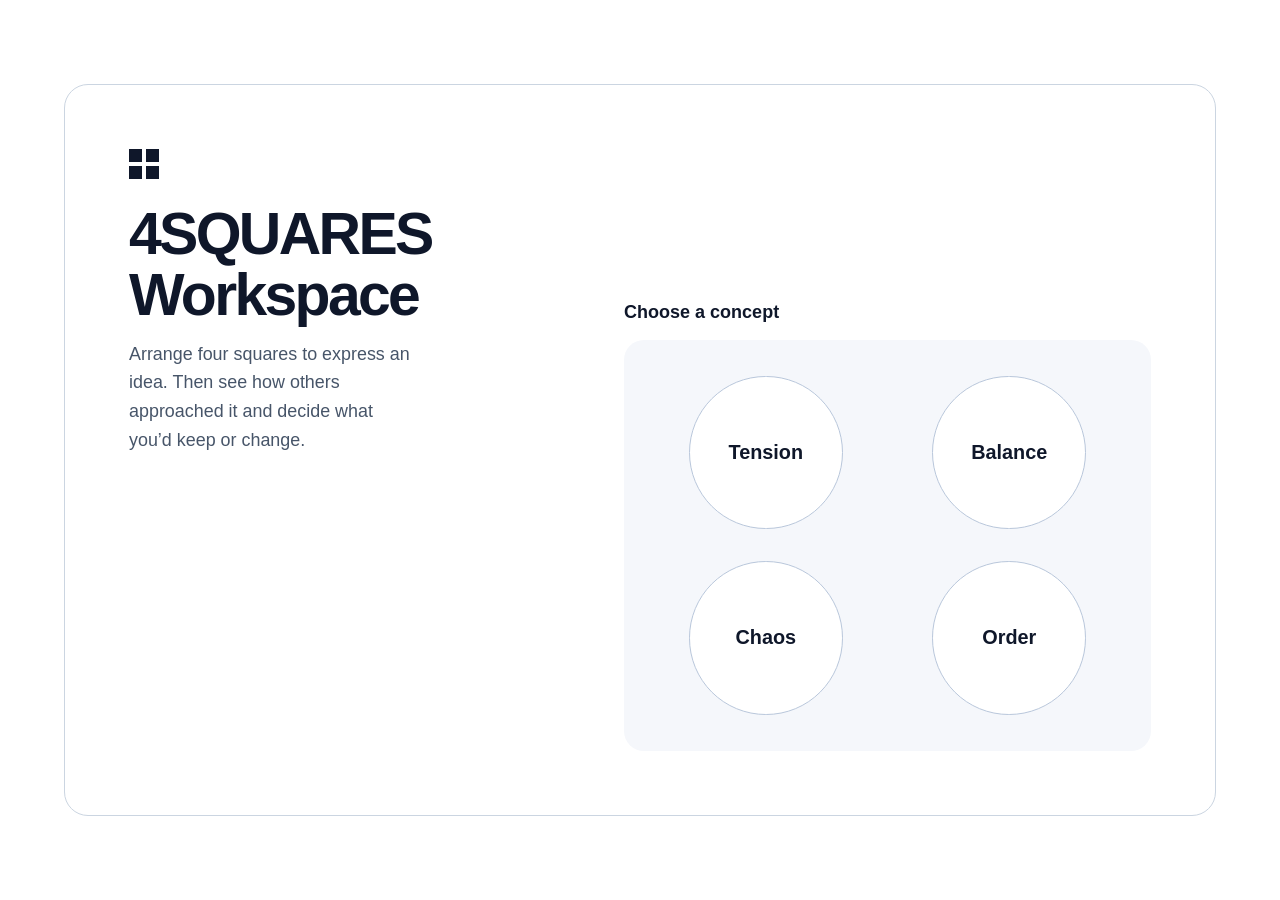
==== index.html @ db482fe4 "Share workspace assets across both entries and allow cropped square compositions" ====
<!DOCTYPE html>
<html lang="en">
<head>
  <meta http-equiv="Content-Security-Policy" content="script-src 'self'; connect-src 'none'; img-src data: blob:">
  <meta charset="UTF-8" />
  <meta name="viewport" content="width=device-width, initial-scale=1.0" />
  <title>4SQUARES Workspace</title>
  <link rel="stylesheet" href="./assets/workspace.css">
</head>
<body data-flow="classic">

  <!-- SCREEN 0: ENTRY GATE -->
  <main id="entryGate" class="entry-gate">
    <section class="gate-dialog" aria-labelledby="gateHeading">
      <header class="gate-header">
        <div class="mark-4squares" aria-hidden="true">
          <span></span><span></span><span></span><span></span>
        </div>
        <h1 id="gateHeading">4SQUARES Workspace</h1>
      </header>

      <p class="concept-intro">Arrange four squares to express an idea. Then see how others approached it and decide what you’d keep or change.</p>
      <h2 class="concept-picker-heading" id="conceptPickerHeading">Choose a concept</h2>

      <div id="conceptPicker" class="gate-grid" role="group" aria-label="Choose a concept">
        <button type="button" class="gate-option concept-bubble" data-click="choose-concept">Tension</button>
        <button type="button" class="gate-option concept-bubble" data-click="choose-concept">Balance</button>
        <button type="button" class="gate-option concept-bubble" data-click="choose-concept">Chaos</button>
        <button type="button" class="gate-option concept-bubble" data-click="choose-concept">Order</button>
      </div>
      <button type="button" id="resumeDraftBtn" class="btn" data-click="resume-draft" hidden>Resume Saved Session</button>
      <h2 id="modeHeading" tabindex="-1" hidden></h2>
      <section id="tutorial" aria-labelledby="tutorialTitle" hidden>
        <p id="tutorialProgress" class="meta-note"></p>
        <h2 id="tutorialTitle" tabindex="-1" aria-describedby="tutorialProgress"></h2>
        <div class="tutorial-content">
          <p id="tutorialBody"></p>
          <div class="action-row">
            <button id="tutorialBack" class="btn" type="button" data-click="show-tutorial-step" hidden>Back</button>
            <button id="tutorialContinue" class="btn btn-primary" type="button" data-click="advance-tutorial">Continue</button>
            <button id="tutorialSkip" class="btn" type="button" data-click="close-tutorial">Skip Tutorial</button>
          </div>
        </div>
      </section>
      <div id="modeSecondaryActions" class="mode-secondary-actions">
        <button type="button" id="changeConcept" class="btn" data-click="show-concept-picker" hidden>Change Concept</button>
        <button id="reviewTutorial" type="button" class="btn" data-click="open-tutorial" hidden>View Tutorial</button>
      </div>
      <div id="modePicker" class="gate-grid" role="group" aria-labelledby="modeHeading" hidden>
        <button type="button" class="gate-option" data-click="launch-app">
          <strong>Online Solo Mode</strong>
          <span>Arrange four squares on a digital canvas.</span>
        </button>

        <button type="button" class="gate-option" data-click="launch-app-2">
          <strong>In-Person Assist</strong>
          <span>Upload a photo of your physical composition.</span>
        </button>
      </div>
    </section>
  </main>

  <!-- WORKSPACE APPLICATION -->
  <div id="workspaceShell" hidden>
    <header class="app-header">
      <div class="header-group workspace-top-row">
        <div class="header-group workspace-actions">
          <button type="button" class="btn" data-click="open-tutorial">Tutorial</button>
        </div>
        <div class="header-group workspace-status" role="group" aria-label="Current concept and mode">
          <span id="conceptIndicator" class="badge"></span>
          <span id="modeIndicator" class="badge">In-Person Assist</span>
        </div>
      </div>

      <nav class="desktop-progress" aria-label="Activity progress">
        <ol class="step-list">
          <li id="stepNav1" class="step-item" aria-current="step">1. Make a Composition</li>
          <li id="stepNavGallery" class="step-item">Gallery</li>
          <li id="stepNav2" class="step-item">2. Reflection</li>
          <li id="stepNav3" class="step-item">3. Try Another Arrangement</li>
          <li id="stepNav4" class="step-item">4. Compare &amp; Export</li>
        </ol>
      </nav>

      <nav class="mobile-progress" aria-label="Activity steps">
        <ol id="mobileStepList" class="step-list mobile-step-list">
          <li><button type="button" class="btn" data-step="1" data-click="navigate-mobile-step">1. Make a Composition</button></li>
          <li><button type="button" class="btn" data-step="2" data-click="navigate-mobile-step-2">2. Reflection</button></li>
          <li><button type="button" class="btn" data-step="3" data-click="navigate-mobile-step-3">3. Try Another Arrangement</button></li>
          <li><button type="button" class="btn" data-step="4" data-click="navigate-mobile-step-4">4. Compare &amp; Export</button></li>
        </ol>
        <button type="button" class="btn mobile-gallery" data-step="1.5" data-click="navigate-mobile-step-5">Gallery</button>
      </nav>

      <div class="desktop-reset">
        <button type="button" class="btn" data-click="reset-session-storage">Reset Session</button>
      </div>
    </header>

    <main class="workspace-main">
      <section id="galleryPage" aria-labelledby="galleryTitle" hidden>
        <header class="gallery-heading">
          <h2 id="galleryTitle" tabindex="-1">Gallery</h2>
          <button type="button" class="btn btn-primary" data-click="go-to-step">Continue to Reflection</button>
        </header>
        <p>Tap or click a card to read the interpretation behind the arrangement.</p>
        <details id="galleryV1" class="disclosure-block" data-toggle="show-gallery-v1" hidden>
          <summary>View my V1</summary>
          <div id="galleryV1Preview"></div>
          <p id="galleryV1Sharing" class="meta-note"></p>
        </details>
        <details class="disclosure-block">
          <summary>Simulated Peer Feedback</summary>
          <p>This example comment was written in advance. It does not come from a classmate or respond to your arrangement.</p>
          <blockquote>What does the space around the square that stands apart suggest to you?</blockquote>
        </details>
        <div class="action-row">
          <button class="btn" type="button" data-click="scroll-samples">Previous Cards</button>
          <button class="btn" type="button" data-click="scroll-samples-2">Next Cards</button>
        </div>
        <p id="sampleSaveHelp" class="meta-note" hidden>You can save one example for Reflection 2.<span id="sampleSaveStatus" class="sample-save-status" role="status"></span></p>
        <div id="gallerySamples" class="sample-grid" tabindex="0" role="region" aria-label="Six example compositions"></div>
        <section id="peerWorks" aria-labelledby="peerWorksTitle" hidden>
          <h3 id="peerWorksTitle">Peer Works</h3>
          <div id="galleryList"></div>
        </section>
        <details class="disclosure-block">
          <summary>Share or Import Peer Work</summary>
            <label for="galleryInterpretation">Public interpretation</label>
            <textarea id="galleryInterpretation" maxlength="1000" placeholder="Explain your concept and why you arranged the squares this way."></textarea>
            <p>Export your gallery and exchange files with classmates to share works and comments.</p>
            <div class="action-row">
              <button type="button" class="btn" data-click="publish-to-gallery">Add V1 to Gallery</button>
              <button type="button" class="btn" data-click="export-gallery">Export Gallery File</button>
            </div>
            <label for="galleryImport">Import peer work or comments</label>
            <input id="galleryImport" type="file" accept=".json,application/json" data-change="import-gallery" />
            <p id="galleryStatus" role="status"></p>
        </details>
      </section>
      <!-- LEFT COLUMN: BOARD OR COMPARISON GALLERY -->
      <section id="stageSection" class="stage-section" aria-label="Composition workspace">

        <!-- Interactive Canvas View (Steps 1-3) -->
        <div id="canvasView">
          <div class="canvas-toolbar">

            <div id="ghostToolbar" class="header-group" hidden>
              <label class="checkbox-row">
                <input type="checkbox" id="v1GhostToggle" data-change="render-board" />
                <span>V1 Baseline Outline</span>
              </label>
              <button type="button" class="btn" data-click="select-choice">View Locked V1</button>
            </div>
          </div>

          <div class="board-surface">
            <p class="touch-hint">Drag a square with one finger. To resize it, start on the square and pinch with two fingers.</p>
          <div
            id="board"
            class="canvas-frame"
            role="application"
            aria-label="Four squares composition board. Select a square with Tab, move with Arrow keys, resize with plus or minus, rotate with R."
            data-click="on-board-background-tap"
          >
            <div id="squaresContainer"></div>
          </div>
            <div id="tiltControl" class="tilt-bar" role="toolbar" aria-label="Square rotation" data-pointerdown="event-stop-propagation" hidden>
              <button type="button" data-click="rotate-active-square" aria-label="Rotate counterclockwise 15 degrees">-15°</button>
              <output id="tiltReadout">0°</output>
              <button type="button" data-click="rotate-active-square-2" aria-label="Rotate clockwise 15 degrees">+15°</button>
              <button type="button" data-click="reset-active-tilt">0°</button>
            </div>
            <div id="squareSizeControls" class="square-size-controls" role="group" aria-labelledby="squareSizeLabel" hidden>
              <span id="squareSizeLabel">Square size</span>
              <button type="button" id="shrinkSquare" class="btn" data-click="resize-active-square" aria-label="Make selected square smaller">−</button>
              <output id="squareSizeReadout" aria-label="Side length as a percentage of the board"></output>
              <button type="button" id="growSquare" class="btn" data-click="resize-active-square-2" aria-label="Make selected square larger">+</button>
              <span class="corner-hint">Drag any corner to resize.</span>
            </div>

          </div>

          <section id="photoWorkspace" class="disclosure-block" hidden>
            <div id="photoControls" class="panel-group">
              <h3 id="photoSectionTitle">Composition file</h3>
              <div class="action-row">
                <button id="useCanvasBtn" type="button" class="btn" data-click="use-digital-canvas" hidden>Use Digital Canvas</button>
                <button id="takePhotoBtn" type="button" class="btn btn-primary" data-click="document-get-element-by-id">Take Photo</button>
                <button id="choosePhotoBtn" type="button" class="btn" data-click="document-get-element-by-id-2">Choose Photo or PDF</button>
              </div>
              <input id="compositionCamera" type="file" accept="image/*" capture="environment" data-change="load-composition-photo" hidden />
              <input id="compositionUpload" type="file" accept="image/*,application/pdf,.pdf" data-change="load-composition-photo" hidden />
            </div>
            <div class="photo-frame">
              <div id="compositionPhoto" hidden></div>
            </div>
            <p id="photoStatus" role="status"></p>
          </section>

          <!-- Version & Working Draft Management -->
          <section id="choicesTray" class="choices-bar" aria-label="Version management" hidden>
            <div class="store-actions">
              <button type="button" id="saveNewVersionBtn" class="btn btn-primary" data-click="store-new-choice">Save New Version</button>
              <button id="discardDraftBtn" type="button" class="btn" data-click="discard-working-draft" hidden>Discard Changes</button>
              <span id="versionSaveStatus" class="meta-note" role="status"></span>
            </div>
            <details id="savedVersions">
              <summary>Saved Versions</summary>
              <ul id="choicesList" class="choices-list" aria-label="Saved versions"></ul>
            </details>
          </section>
        </div>

        <!-- Multi-Choice Comparison View (Step 4) -->
        <div id="compareView" hidden>
          <div class="canvas-toolbar compare-toolbar">
            <span class="badge" id="compareCountBadge">Comparing Versions</span>

            <div class="header-group">
              <label class="checkbox-row">
                <input type="checkbox" id="galleryGhostToggle" data-change="render-compare-gallery" checked />
                <span>Show the original V1 as dashed outlines</span>
              </label>
              <button type="button" class="btn" data-click="go-to-step-2">Back to Variations</button>
            </div>
          </div>

          <p class="meta-note">Dashed outlines show V1. Solid squares show the saved version.</p>
          <div id="compareGalleryGrid" class="compare-grid" role="region" aria-label="Comparison of saved versions"></div>
        </div>
      </section>

      <!-- RIGHT COLUMN: CLEAN STEP-BY-STEP PANEL (NO DUPLICATE MODE SWITCHER) -->
      <aside id="contextPanel" class="context-panel" aria-live="polite">

        <!-- STEP 1 PANEL -->
        <section id="onlineCreatePanel" class="panel-group" hidden>
          <h2 id="onlineCreateTitle" tabindex="-1">Make a Composition</h2>
          <p id="onlineCreateHint"></p>
          <button type="button" class="btn btn-primary" data-click="go-to-step-3">Continue to Reflection</button>
        </section>
        <section id="inPersonCreatePanel" class="panel-group" aria-labelledby="inPersonCreateTitle" hidden>
          <h2 id="inPersonCreateTitle" class="panel-title">Add Your Composition</h2>
          <p id="createInstruction"></p>
          <button type="button" id="inPersonReflectBtn" class="btn btn-primary" data-click="go-to-step-3" disabled>Continue to Reflection</button>
        </section>
        <section id="panelStep1" class="panel-group" aria-labelledby="step1Title">
          <div class="disclosure-header">
            <h2 id="step1Title" class="panel-title">Make Your First Composition</h2>
            <span id="v1LockBadge" class="badge">In progress</span>
          </div>

          <button id="backToComposition" type="button" class="btn" data-click="go-to-step-6" hidden>Back to Composition</button>
          <div>
            <h3>Reflection 1 · Before the Gallery</h3>
            <p id="reflectionIntro" class="meta-note">Look at your arrangement before seeing anyone else’s. A sentence or two is enough.</p>
          </div>

          <div>
            <label for="goalField" id="firstReflectionPrompt">What idea or feeling did you want to show? Describe one choice you made with the squares and why.</label>
            <textarea id="goalField" placeholder="I wanted to show … so I …" data-input="validate-step1-gate"></textarea>
          </div>

          <div id="nextExploration">
            <label for="nextField">What would you try next? (Optional)</label>
            <input type="text" id="nextField" placeholder="One thing I might change is …" />
          </div>

          <details id="reflectionHelp">
            <summary>Need help getting started?</summary>
            <p>Look at your arrangement. Pick one detail you can point to and explain what you wanted it to do.</p>
            <ul>
              <li>Which squares did you put close together or far apart? Why?</li>
              <li>Did you line up any edges, overlap squares, or turn one? What effect did you want?</li>
              <li>Where did you leave empty space? What does it make you notice?</li>
            </ul>
          </details>
          <div class="action-row">
            <button type="button" id="lockV1Btn" class="btn btn-primary" data-click="lock-baseline-v1">
              Save & Open Gallery
            </button>
          </div>
        </section>

        <!-- STEP 2 PANEL -->
        <section id="panelStep2" class="panel-group" aria-labelledby="step2Title" hidden>
          <div class="reflection-heading">
            <h2 id="step2Title" class="panel-title">Reflection 2</h2>
            <button type="button" class="btn reflection-link" data-click="go-to-step-5">Back to Gallery</button>
          </div>
          <details id="reflectionReference" hidden>
            <summary>Saved example</summary>
            <div id="reflectionReferenceCard"></div>
          </details>
          <div class="reflection-question">
            <label for="understandingShiftField" id="secondReflectionPrompt">What did the Gallery help you notice?</label>
            <textarea id="understandingShiftField" rows="4" data-input="validate-step2-gate"></textarea>
          </div>
          <button type="button" id="continueReflectionBtn" class="btn btn-primary" data-click="show-reflection-next" aria-controls="reflectionNext" disabled>Continue</button>
          <section id="reflectionNext" class="reflection-next-stage" aria-labelledby="reflectionNextTitle" hidden>
            <h3 id="reflectionNextTitle" class="panel-title" tabindex="-1">Choose how to continue</h3>
            <div class="reflection-next">
              <button type="button" id="keepFirstBtn" class="btn" data-click="finish-reflection">Keep original</button>
              <button type="button" id="toStep3Btn" class="btn" data-click="finish-reflection-2">Try a variation</button>
            </div>
          </section>
          <div class="draft-actions">
            <button type="button" class="btn reflection-link" data-click="save-reflection-draft" aria-describedby="draftHint">Save draft</button>
            <span id="draftHint" class="sr-only">Saves your notes in this browser.</span>
            <p id="draftStatus" class="meta-note" role="status"></p>
          </div>
        </section>

        <!-- STEP 3 PANEL -->
        <section id="panelStep3" class="panel-group" aria-labelledby="step3Title" hidden>
          <h2 id="step3Title" class="panel-title">3. Try Another Arrangement</h2>

          <p id="variationInstruction" class="source-disclaimer">
            Try changing one thing you noticed during reflection. Move or turn a square, or add a new photo. Choose <strong>Save New Version</strong> to keep both arrangements.
          </p>

          <div class="disclosure-block">
            <label for="activeReflectionSummary">Your Reflection 2</label>
            <blockquote id="activeReflectionSummary" class="quote-text"></blockquote>
          </div>

          <div class="action-row">
            <button type="button" class="btn" data-click="go-to-step">Back to Reflection</button>
            <button id="finishVariationsBtn" type="button" class="btn btn-primary" data-click="proceed-to-comparison">
              Compare Versions
            </button>
          </div>
        </section>

        <!-- STEP 4 PANEL -->
        <section id="panelStep4" class="panel-group" aria-labelledby="step4Title" hidden>
          <h2 id="step4Title" class="panel-title">4. Thinking Journey &amp; Export</h2>
          <div class="journey-grid" id="thinkingJourney">
            <section><h3>Reflection 1</h3><blockquote id="journeyBefore"></blockquote></section>
            <section><h3>Reflection 2</h3><blockquote id="journeyAfter"></blockquote></section>
          </div>

          <p id="selectedSummaryBadge" class="badge badge-active">Kept: V1</p>

          <button type="button" id="continueDecisionBtn" class="btn btn-primary" data-click="show-decision" aria-controls="decisionPanel" hidden>Continue to decision</button>
          <section id="decisionPanel" class="panel-group" aria-labelledby="finalReasonLabel" hidden>
            <div>
              <label id="finalReasonLabel" for="finalReasonField" tabindex="-1">Why keep this version over the other saved choices?</label>
              <textarea id="finalReasonField" data-input="hide-decision-export"></textarea>
            </div>
            <button type="button" class="btn btn-primary" data-click="record-decision-log" aria-controls="decisionExport">Save Decision to Log</button>
          </section>

          <section id="decisionExport" class="panel-group" aria-label="Export decision" hidden>
            <output id="finalLogOutput" class="log-output" tabindex="-1"></output>
            <div class="action-row">
              <button type="button" class="btn" data-click="export-session-json">Export JSON</button>
              <button type="button" class="btn" data-click="download-session-summary-txt">Download Summary (.txt)</button>
            </div>
          </section>
        </section>

      </aside>
    </main>
    <details class="session-actions">
      <summary>Session options</summary>
      <button type="button" class="btn" data-click="reset-session-storage">Reset Session</button>
    </details>
  </div>

  <script type="module" src="./assets/workspace.js"></script>
</body>
</html>
---- assets/workspace.css ----
:root {
      --bg: #ffffff;
      --surface-muted: #f8fafc;
      --border: #cbd5e1;
      --border-strong: #0f172a;
      --text: #0f172a;
      --text-muted: #475569;
      --accent: #1d4ed8;
      --accent-soft: #eff6ff;
      --warn-bg: #fffbeb;
      --warn-border: #d97706;
      --warn-text: #92400e;
      --focus-ring: 2px solid #1d4ed8;
      --radius: 6px;
      --space-1: 4px;
      --space-2: 8px;
      --space-3: 12px;
      --space-4: 16px;
      --space-5: 24px;
      --space-6: 32px;
    }

    *, *::before, *::after {
      box-sizing: border-box;
      margin: 0;
      padding: 0;
    }

    body {
      font-family: -apple-system, BlinkMacSystemFont, "Segoe UI", Inter, Roboto, sans-serif;
      background: var(--bg);
      color: var(--text);
      line-height: 1.5;
      min-height: 100vh;
      min-height: 100dvh;
      display: flex;
      flex-direction: column;
      -webkit-font-smoothing: antialiased;
    }

    :focus-visible {
      outline: var(--focus-ring);
      outline-offset: 2px;
    }

    .sr-only {
      position: absolute;
      width: 1px;
      height: 1px;
      padding: 0;
      margin: -1px;
      overflow: hidden;
      clip: rect(0, 0, 0, 0);
      white-space: nowrap;
      border: 0;
    }

    [hidden] {
      display: none !important;
    }

    button, select, input, textarea {
      font: inherit;
      color: inherit;
    }

    .btn {
      display: inline-flex;
      align-items: center;
      justify-content: center;
      padding: var(--space-2) var(--space-3);
      border: 1px solid var(--border);
      border-radius: var(--radius);
      background: var(--bg);
      font-size: 0.8125rem;
      font-weight: 600;
      cursor: pointer;
    }

    .btn:hover:not(:disabled) {
      border-color: var(--border-strong);
    }

    .btn:disabled {
      opacity: 0.45;
      cursor: not-allowed;
    }

    .btn-primary {
      background: var(--text);
      color: var(--bg);
      border-color: var(--text);
    }

    .btn-primary:hover:not(:disabled) {
      background: #1e293b;
    }

    .badge {
      display: inline-block;
      font-size: 0.75rem;
      font-weight: 600;
      padding: 2px var(--space-2);
      border-radius: 4px;
      background: var(--surface-muted);
      border: 1px solid var(--border);
      color: var(--text-muted);
    }

    .badge-active {
      background: var(--accent-soft);
      border-color: var(--accent);
      color: var(--accent);
    }

    label {
      display: block;
      font-size: 0.8125rem;
      font-weight: 600;
      margin-bottom: var(--space-1);
    }

    input[type="text"], input[type="number"], textarea, select {
      width: 100%;
      padding: var(--space-2) var(--space-3);
      border: 1px solid var(--border);
      border-radius: var(--radius);
      background: var(--bg);
      font-size: 0.875rem;
    }

    input:read-only, textarea:read-only {
      background: var(--surface-muted);
      color: var(--text-muted);
    }

    textarea {
      resize: vertical;
      min-height: 64px;
    }

    /* Screen 0: Pure White Entry Gate */
    .entry-gate {
      flex: 1;
      display: flex;
      align-items: center;
      justify-content: center;
      padding: var(--space-5);
      background: var(--bg);
    }

    .gate-dialog {
      width: 100%;
      max-width: 500px;
      border: 1px solid var(--border);
      border-radius: var(--radius);
      padding: var(--space-6);
      display: flex;
      flex-direction: column;
      gap: var(--space-5);
    }

    .gate-header {
      display: flex;
      align-items: center;
      gap: var(--space-3);
    }

    .mark-4squares {
      display: grid;
      grid-template-columns: repeat(2, 10px);
      gap: 3px;
    }

    .mark-4squares span {
      width: 10px;
      height: 10px;
      background: var(--text);
    }

    .gate-header h1 {
      font-size: 1.25rem;
      font-weight: 700;
      letter-spacing: -0.02em;
    }

    .gate-grid {
      display: grid;
      grid-template-columns: 1fr;
      gap: var(--space-3);
    }

    .gate-option {
      text-align: left;
      padding: var(--space-4);
      border: 1px solid var(--border);
      border-radius: var(--radius);
      background: var(--bg);
      cursor: pointer;
      display: flex;
      flex-direction: column;
      gap: var(--space-1);
    }

    .gate-option:hover {
      border-color: var(--border-strong);
    }

    .gate-option strong {
      font-size: 0.9375rem;
    }

    .gate-option span {
      font-size: 0.8125rem;
      color: var(--text-muted);
    }

    /* Header & Stepper */
    .app-header {
      border-bottom: 1px solid var(--border);
      padding: var(--space-3) var(--space-4);
      display: flex;
      flex-wrap: wrap;
      justify-content: space-between;
      align-items: center;
      gap: var(--space-3);
    }

    .header-group {
      display: flex;
      align-items: center;
      gap: var(--space-2);
      flex-wrap: wrap;
    }

    .step-list {
      list-style: none;
      display: flex;
      flex-wrap: wrap;
      gap: var(--space-1);
    }

    .step-item {
      font-size: 0.75rem;
      font-weight: 600;
      padding: var(--space-1) var(--space-2);
      border-radius: 4px;
      color: var(--text-muted);
    }

    .step-item[aria-current="step"] {
      background: var(--text);
      color: var(--bg);
    }

    .mobile-progress, .session-actions { display: none; }

    /* Mobile-First Main Grid */
    .workspace-main {
      flex: 1;
      width: 100%;
      max-width: 1180px;
      margin: 0 auto;
      padding: var(--space-4);
      display: grid;
      grid-template-columns: 1fr;
      gap: var(--space-5);
      align-items: start;
    }

    @media (min-width: 600px) {
      .gate-grid {
        grid-template-columns: 1fr 1fr;
      }
    }

    /* Desktop workspace */
    @media (min-width: 880px) {
      .workspace-main {
        --board-edge: clamp(320px, 68vh, 560px);
        --panel-width: clamp(360px, 39vw, 580px);
        max-width: 1400px;
        grid-template-columns: minmax(0, 1fr);
        padding: clamp(24px, 2.5vw, 40px);
        gap: clamp(24px, 3vw, 48px);
      }

      .workspace-main:has(.stage-section:not([hidden])) {
        grid-template-columns: minmax(0, var(--board-edge)) minmax(0, var(--panel-width));
        justify-content: center;
      }

      .workspace-main:has(.stage-section.wide) {
        grid-template-columns: minmax(0, 1fr) minmax(0, clamp(340px, 30vw, 440px));
      }

      .workspace-main .stage-section,
      .workspace-main .context-panel {
        min-width: 0;
      }

      .workspace-main .stage-section {
        max-width: none;
      }

      #canvasView > .canvas-toolbar:not(:has(> :not([hidden]))) {
        display: none;
      }
    }

    @media (min-width: 1200px) {
      .app-header,
      .app-header .header-group,
      .desktop-progress .step-list {
        flex-wrap: nowrap;
        white-space: nowrap;
      }
    }

    /* Left Column: Board & Version Tray */
    .stage-section {
      display: flex;
      flex-direction: column;
      gap: var(--space-3);
      width: 100%;
      max-width: 480px;
      margin: 0 auto;
    }

    .stage-section.wide {
      max-width: 100%;
    }

    .canvas-toolbar {
      display: flex;
      justify-content: space-between;
      align-items: center;
      min-height: 32px;
      gap: var(--space-2);
      flex-wrap: wrap;
    }

    .canvas-frame {
      width: 100%;
      aspect-ratio: 1 / 1;
      border: 2px solid var(--border-strong);
      border-radius: 4px;
      position: relative;
      overflow: hidden;
      background-color: var(--bg);
      background-image: radial-gradient(#cbd5e1 1px, transparent 1px);
      background-size: 5% 5%;
    }

    .square-node {
      position: absolute;
      width: 16.5%;
      height: 16.5%;
      background: var(--text);
      color: var(--bg);
      border: 0;
      font-size: 0.75rem;
      font-weight: 700;
      cursor: grab;
      display: flex;
      align-items: center;
      justify-content: center;
      user-select: none;
    }

    .square-node:active {
      cursor: grabbing;
    }

    .square-node[aria-pressed="true"] {
      outline: 2px solid var(--accent);
      outline-offset: 2px;
    }

    .square-ghost {
      position: absolute;
      width: 16.5%;
      height: 16.5%;
      border: 2px dashed var(--accent);
      background: rgba(29, 78, 216, 0.06);
      color: var(--accent);
      font-size: 0.6875rem;
      font-weight: 700;
      display: flex;
      align-items: center;
      justify-content: center;
      pointer-events: none;
    }

    .eye-pin {
      position: absolute;
      transform: translate(-50%, -50%);
      background: var(--bg);
      color: var(--text);
      border: 2px solid var(--text);
      font-size: 0.6875rem;
      font-weight: 700;
      padding: 2px 6px;
      border-radius: 4px;
      pointer-events: none;
      z-index: 20;
    }

    .tilt-bar {
      position: absolute;
      transform: translateX(-50%);
      background: var(--text);
      color: var(--bg);
      padding: var(--space-1);
      border-radius: var(--radius);
      display: flex;
      align-items: center;
      gap: var(--space-1);
      z-index: 30;
    }

    .tilt-bar button {
      background: transparent;
      border: 1px solid rgba(255,255,255,0.25);
      color: var(--bg);
      font-size: 0.75rem;
      font-weight: 600;
      padding: 2px 6px;
      border-radius: 4px;
      cursor: pointer;
    }

    .tilt-bar output {
      font-size: 0.75rem;
      min-width: 32px;
      text-align: center;
    }

    /* Version Management Tray */
    .choices-bar {
      border-top: 1px solid var(--border);
      padding-top: var(--space-3);
      display: flex;
      flex-direction: column;
      gap: var(--space-2);
    }

    .store-actions {
      display: flex;
      gap: var(--space-2);
      flex-wrap: wrap;
    }

    .choices-list {
      list-style: none;
      display: flex;
      gap: var(--space-2);
      overflow-x: auto;
      padding-bottom: var(--space-1);
    }

    .choice-btn {
      text-align: left;
      padding: var(--space-2) var(--space-3);
      border: 1px solid var(--border);
      border-radius: var(--radius);
      background: var(--bg);
      cursor: pointer;
      min-width: 136px;
      display: flex;
      flex-direction: column;
      gap: 2px;
    }

    .choice-btn[aria-current="true"] {
      background: var(--text);
      border-color: var(--text);
      color: var(--bg);
    }

    .choice-btn strong {
      font-size: 0.8125rem;
    }

    .choice-btn span {
      font-size: 0.75rem;
      color: var(--text-muted);
    }

    /* Step 4: Multi-Choice Comparison Grid */
    .compare-grid {
      display: grid;
      grid-template-columns: repeat(auto-fit, minmax(210px, 1fr));
      gap: var(--space-4);
      width: 100%;
    }

    .compare-item {
      border: 1px solid var(--border);
      border-radius: var(--radius);
      padding: var(--space-3);
      display: flex;
      flex-direction: column;
      gap: var(--space-2);
      background: var(--bg);
    }

    .compare-item.is-selected {
      border-color: var(--border-strong);
      border-width: 2px;
    }

    .compare-item-head {
      display: flex;
      justify-content: space-between;
      align-items: center;
      gap: var(--space-2);
      font-size: 0.8125rem;
    }

    .meta-note {
      font-size: 0.75rem;
      color: var(--text-muted);
    }

    /* Right Contextual Panel */
    .context-panel {
      border: 1px solid var(--border);
      border-radius: var(--radius);
      padding: var(--space-5);
      display: flex;
      flex-direction: column;
      gap: var(--space-4);
    }

    .panel-group {
      display: flex;
      flex-direction: column;
      gap: var(--space-3);
    }

    .context-panel.exploration-review-screen {
      grid-column: 1 / -1;
      width: min(100%, 68rem);
      min-width: 0;
      justify-self: center;
    }

    #explorationReviewTitle { font-size: clamp(1.35rem, 3vw, 1.9rem); }

    .exploration-grid {
      display: grid;
      grid-template-columns: repeat(3, minmax(0, 1fr));
      gap: 12px;
      list-style: none;
      margin: 0;
      padding: 0;
    }

    .exploration-grid li { min-width: 0; }
    .exploration-grid .canvas-frame { display: block; border: 1px solid var(--border); }
    .exploration-grid .square-node { cursor: inherit; }
    .exploration-option {
      display: grid;
      gap: 8px;
      width: 100%;
      text-align: left;
    }
    .exploration-option[aria-pressed="true"] {
      border-color: var(--text);
      box-shadow: inset 0 0 0 1px var(--text);
      background: #eef2f7;
    }
    .exploration-option[aria-pressed="true"] .canvas-frame { border-color: var(--text); }
    #explorationProgress { border-top: 1px solid var(--border); padding-top: var(--space-3); }
    #explorationProgress .exploration-grid { grid-template-columns: repeat(3, minmax(0, 1fr)); }
    #explorationProgress li { display: grid; gap: 5px; }
    #explorationReview textarea { width: 100%; }
    #explorationReflect { align-self: flex-start; }

    @media (min-width: 1024px) {
      #explorationList { grid-template-columns: repeat(6, minmax(0, 1fr)); }
    }
    @media (max-width: 479px) {
      #explorationList { grid-template-columns: repeat(2, minmax(0, 1fr)); }
    }

    .panel-title {
      font-size: 1rem;
      font-weight: 700;
    }

    .disclosure-block {
      border-top: 1px solid var(--border);
      padding-top: var(--space-3);
      display: flex;
      flex-direction: column;
      gap: var(--space-2);
    }

    .disclosure-header {
      display: flex;
      justify-content: space-between;
      align-items: center;
      gap: var(--space-2);
    }

    .disclosure-header h3 {
      font-size: 0.875rem;
      font-weight: 600;
    }

    .source-disclaimer {
      font-size: 0.75rem;
      color: var(--text-muted);
    }

    .quote-text {
      font-size: 0.875rem;
      color: var(--text);
      border-left: 2px solid var(--border-strong);
      padding-left: var(--space-3);
    }

    .chip-group {
      display: flex;
      flex-wrap: wrap;
      gap: var(--space-1);
    }

    .tag-btn {
      font-size: 0.75rem;
      padding: var(--space-1) var(--space-2);
      border: 1px solid var(--border);
      border-radius: 4px;
      background: var(--bg);
      cursor: pointer;
    }

    .tag-btn[aria-pressed="true"] {
      background: var(--text);
      color: var(--bg);
      border-color: var(--text);
    }

    .checkbox-row {
      display: flex;
      align-items: center;
      gap: var(--space-2);
      font-size: 0.8125rem;
      font-weight: 500;
      cursor: pointer;
    }

    .coord-row {
      display: grid;
      grid-template-columns: 1fr 1fr auto;
      gap: var(--space-2);
      align-items: end;
    }

    .action-row {
      display: flex;
      gap: var(--space-2);
      padding-top: var(--space-2);
      flex-wrap: wrap;
    }

    .action-row .btn-primary {
      flex: 1;
    }

    .log-output {
      border-top: 1px solid var(--border);
      padding-top: var(--space-3);
      font-size: 0.8125rem;
      display: flex;
      flex-direction: column;
      gap: var(--space-2);
    }

    .log-item {
      padding-left: var(--space-2);
      border-left: 2px solid var(--border);
    }
    .concept-bubble {
      aspect-ratio: 1;
      width: min(100%, 8rem);
      justify-self: center;
      align-items: center;
      justify-content: center;
      border-radius: 50%;
    }

    .photo-frame { position: relative; width: fit-content; margin-inline: auto; }
    .photo-frame .eye-pin { pointer-events: none; }
    .composition-photo { display: block; width: 100%; max-height: 32rem; object-fit: contain; }
    #galleryV1Preview { width: min(100%, 42rem); margin-block: 8px; }
    .sample-save-status { margin-inline-start: .35em; }
    .sample-save[aria-pressed="true"] {
      border-color: var(--accent);
      background: var(--accent-soft);
      color: var(--accent);
    }
    .journey-grid { display: grid; gap: 12px; }
    @media (min-width: 600px) { .journey-grid { grid-template-columns: repeat(2, minmax(0, 1fr)); } }
    #galleryList { display: grid; gap: 12px; }
    #galleryList blockquote, #thinkingJourney blockquote { white-space: pre-wrap; overflow-wrap: anywhere; }
    #galleryPage { grid-column: 1 / -1; display: grid; gap: 24px; min-width: 0; }
    .gallery-heading { display: flex; justify-content: space-between; align-items: center; gap: 16px; flex-wrap: wrap; }
    .gallery-heading h2 { font-size: clamp(1.5rem, 4vw, 2.25rem); line-height: 1.15; }
    .sample-grid { display: grid; grid-auto-flow: column; grid-auto-columns: 85%; overflow-x: auto; scroll-snap-type: x mandatory; padding: 8px 8px 12px; gap: 24px; }
    .sample-grid figure { margin: 0; min-width: 0; scroll-snap-align: start; scroll-margin-inline-start: 8px; }
    .sample-grid figcaption { display: grid; gap: 2px; padding-block: 12px; }
    .sample-grid figcaption span { font-size: .875rem; color: var(--text-muted, #475569); }
    .sample-art { background: #f4f3ef; border: 1px solid #e0ddd6; touch-action: auto; }
    .sample-square { position: absolute; width: 16.5%; aspect-ratio: 1; background: #171717; }
    #galleryPage summary { cursor: pointer; }
    @media (min-width: 600px) { .sample-grid { grid-auto-columns: calc((100% - 28px) / 2); } }
    @media (min-width: 880px) { .sample-grid { grid-auto-columns: calc((100% - 56px) / 3); } }
    #tutorial { display: grid; gap: 16px; }
    #tutorialBody { line-height: 1.6; }
    .reflection-screen #canvasView .canvas-toolbar,
    .reflection-screen #photoControls,
    .reflection-screen #photoStatus { display: none; }
    .reflection-screen #board { pointer-events: none; }
    .sample-grid { gap: 28px; }
    .sample-grid .clothesline-card::after {
      content: ""; position: absolute; top: -9px; left: -14px; right: -14px;
      border-top: 2px solid #786959; pointer-events: none;
    }
    .sample-grid .clothesline-card { margin-top: 10px; }
    .clothesline-card { position: relative; min-width: 0; }
    .clothesline-card::before {
      content: ""; position: absolute; z-index: 1; top: -24px;
      left: calc(50% - 5px); width: 10px; height: 30px;
      border-radius: 2px; background: #b28b60; pointer-events: none;
    }
    .flip-art {
      display: block; width: 100%; min-height: 0; padding: 0;
      background: #f4f3ef; color: #172033; border: 1px solid #d9d3c8;
      border-radius: 4px; cursor: pointer; transform: rotate(var(--hang, 0deg));
      transition: transform .2s ease; text-align: left;
    }
    .flip-art:hover, .flip-art:focus-visible { transform: translateY(-4px); }
    .clothesline-card:nth-child(3n + 1) { --hang: -1.2deg; }
    .clothesline-card:nth-child(3n + 2) { --hang: .7deg; }
    .flip-art > span { display: block; }
    .flip-art .flip-hint {
      display: flex;
      align-items: center;
      justify-content: center;
      min-height: 44px;
      padding: 8px 12px;
      border-top: 1px solid #d9d3c8;
      border-radius: 0 0 3px 3px;
      background: var(--bg);
      color: var(--accent);
      font-size: .8125rem;
      font-weight: 600;
      text-align: center;
    }
    .flip-art:hover .flip-hint, .flip-art:focus-visible .flip-hint {
      background: var(--accent-soft);
      text-decoration: underline;
      text-underline-offset: .2em;
    }
    #reflectionReferenceCard {
      width: min(100%, 12rem);
      margin: 8px 0;
    }
    #reflectionReferenceCard .clothesline-card::before { display: none; }
    .flip-art .art-back { padding: clamp(12px, 3vw, 24px); min-height: 10rem; overflow-wrap: anywhere; }
    .art-back strong { display: block; margin-bottom: 8px; }
    .card-caption { display: flex; gap: 8px; justify-content: space-between; align-items: baseline; padding-block: 10px; }
    .card-caption small { color: #475569; }
    @media (prefers-reduced-motion: reduce) {
      .flip-art { transition: none; }
      .flip-art:hover, .flip-art:focus-visible { transform: none; }
    }
    .context-panel.summary-only { grid-column: 1 / -1; width: min(100%, 50rem); justify-self: center; }
    .board-surface { position: relative; }
    .square-size-controls {
      display: flex;
      align-items: center;
      flex-wrap: wrap;
      gap: 8px;
      margin-top: 12px;
    }
    .square-size-controls .btn { min-width: 44px; min-height: 44px; padding: 4px 12px; font-size: 1.15rem; }
    .square-size-controls [aria-disabled="true"] { opacity: .5; cursor: default; }
    .square-size-controls output { min-width: 5rem; text-align: center; }
    .workspace-top-row .header-group { gap: 8px; }
    .workspace-concept { display: flex; align-items: baseline; gap: 6px; }
    .workspace-concept-label { font-size: .875rem; color: var(--text-muted); }
    .workspace-actions .workspace-tutorial {
      border-color: transparent;
      background: transparent;
      color: var(--text-muted);
      min-height: 44px;
    }
    .workspace-actions .workspace-tutorial:hover { background: #f4f7fb; color: var(--text); }
    .touch-hint { display: none; }
    #board.is-editable { touch-action: none; }
    #board.is-editable .square-node { touch-action: none; -webkit-touch-callout: none; }
    .square-resize-handle { display: none; }
    @media (any-pointer: fine) {
      #board.is-editable .square-node[aria-pressed="true"] { z-index: 1; }
      #board.is-editable .square-node[aria-pressed="true"] .square-resize-handle {
        display: grid;
        place-items: center;
        position: absolute;
        width: min(20px, 36%);
        height: min(20px, 36%);
      }
      .square-resize-handle[data-corner="nw"] { top: 0; left: 0; cursor: nwse-resize; }
      .square-resize-handle[data-corner="ne"] { top: 0; right: 0; cursor: nesw-resize; }
      .square-resize-handle[data-corner="se"] { bottom: 0; right: 0; cursor: nwse-resize; }
      .square-resize-handle[data-corner="sw"] { bottom: 0; left: 0; cursor: nesw-resize; }
      .square-resize-handle::after {
        content: "";
        width: 8px;
        height: 8px;
        background: var(--bg);
        border: 1px solid var(--accent);
        border-radius: 1px;
      }
    }
    .square-size-controls .corner-hint {
      font-size: .8rem;
      color: var(--text-muted);
    }
    @media (pointer: coarse) { .corner-hint { display: none; } }
    @media (pointer: coarse) and (min-width: 768px) {
      .board-surface:has(.is-editable) .touch-hint { display: block; margin-bottom: 8px; font-size: .875rem; }
    }
    button, summary, .checkbox-row { touch-action: manipulation; }
    .btn:active:not(:disabled), .gate-option:active, .tilt-bar button:active {
      outline: 2px solid var(--accent);
      outline-offset: -2px;
    }
    #panelStep2 { gap: 20px; }
    .reflection-heading {
      display: flex; flex-wrap: wrap; justify-content: space-between;
      align-items: center; gap: 8px 16px;
    }
    .reflection-question { display: grid; gap: 8px; }
    .reflection-question label { margin: 0; line-height: 1.4; }
    .reflection-next-stage { display: grid; gap: 8px; }
    .reflection-next {
      display: grid; grid-template-columns: repeat(2, minmax(0, 1fr)); gap: 8px;
    }
    .reflection-link {
      min-height: 44px; padding: 4px 0; border: 0; background: none;
      color: var(--accent); text-decoration: underline; text-underline-offset: .2em;
    }
    .draft-actions {
      display: flex; flex-wrap: wrap; align-items: center; gap: 0 12px;
      border-top: 1px solid var(--border);
    }

    @media (max-width: 767px) {
      .entry-gate { min-height: 100vh; min-height: 100dvh; align-items: start; padding: 20px 16px; }
      .gate-dialog { border: 0; padding: 0; gap: 20px; }
      .gate-header h1 { font-size: 1.5rem; }
      #tutorial .action-row {
        display: grid;
        grid-template-columns: repeat(2, minmax(0, 1fr));
      }
      #tutorialContinue { grid-column: 1 / -1; }
      #tutorialBack { grid-column: 1; }
      #tutorialSkip { grid-column: 2; }
      .context-panel { min-width: 0; padding: 16px; }
      .btn, .gate-option, .choice-btn, .tilt-bar button, summary, .checkbox-row { min-height: 44px; }
      .btn { white-space: normal; }
      textarea, input[type="text"], select { font-size: 16px; }
      .board-surface:has(.is-editable) .touch-hint { display: block; margin-bottom: 8px; font-size: .875rem; }
      .reflection-screen #board { width: min(100%, 280px); margin-inline: auto; }
      .tilt-bar { position: static; transform: none; margin-top: 10px; justify-content: space-between; }
      .tilt-bar button { min-width: 44px; }
      .compare-grid, .journey-grid { grid-template-columns: minmax(0, 1fr); }
      .compare-item { min-width: 0; }
      .compare-item-head { flex-wrap: wrap; }
      .app-header { display: grid; gap: 8px; padding: 8px 12px; }
      .app-header .desktop-progress, .app-header .desktop-reset { display: none; }
      .workspace-top-row, .mobile-progress {
        display: flex; align-items: center; justify-content: space-between; gap: 8px; min-width: 0;
      }
      .workspace-actions, .workspace-status { display: flex; align-items: center; gap: 6px; }
      .workspace-actions { flex: none; }
      .workspace-actions .btn { padding-inline: 9px; white-space: nowrap; }
      .workspace-status { justify-content: flex-end; flex-wrap: wrap; gap: 3px 6px; }
      .workspace-status .badge {
        border: 0; border-radius: 999px; font-size: .6875rem; line-height: 1.35;
        padding: 3px 8px; white-space: nowrap;
      }
      .mobile-step-list {
        flex: 1; min-width: 0; flex-wrap: nowrap; overflow-x: auto; white-space: nowrap;
        -webkit-overflow-scrolling: touch; scrollbar-width: thin;
      }
      .mobile-step-list li { flex: none; }
      #workspaceShell button:not(.square-node) { min-height: 44px; }
      .mobile-progress .btn { min-height: 44px; border-radius: 6px; white-space: nowrap; }
      .mobile-step-list .btn { border-color: transparent; padding-inline: 9px; }
      .mobile-progress .btn[aria-current="step"] { background: var(--text); color: var(--bg); }
      .mobile-progress .btn:focus-visible { outline-offset: -3px; }
      .mobile-gallery { flex: none; }
      .session-actions { display: block; margin: 0 16px max(16px, env(safe-area-inset-bottom)); }
      .session-actions summary { display: list-item; padding-block: 12px; cursor: pointer; color: var(--text-muted); }
      .compare-toolbar { display: grid; grid-template-columns: minmax(0, 1fr) auto; gap: 0 8px; }
      .compare-toolbar > .badge { justify-self: start; }
      .compare-toolbar > .header-group { display: contents; }
      .compare-toolbar .checkbox-row { grid-area: 2 / 1 / 3 / -1; margin: 0; }
      .compare-toolbar .checkbox-row input { width: 18px; height: 18px; flex: none; }
      .compare-toolbar .btn { grid-area: 1 / 2; padding-inline: 9px; }
      #compareView > .meta-note { margin-bottom: 8px; line-height: 1.35; }
      #compareView .compare-item { padding: 8px; }
      #compareView .canvas-frame {
        width: min(100%, 420px); width: min(100%, clamp(220px, 52dvh, 420px)); margin-inline: auto;
      }
      .card-caption { flex-wrap: wrap; }
      .flip-art, .flip-art:hover { transform: none; transition: none; }
    }
    .concept-intro, .concept-picker-heading { display: none; }

    .tutorial-content { display: contents; }

    @media (min-width: 880px) {
      .entry-gate {
        padding: clamp(28px, 5vw, 80px);
      }

      .gate-dialog {
        max-width: 1180px;
        padding: clamp(28px, 5vw, 68px);
        border-radius: 24px;
      }

      #tutorial {
        grid-template-columns: minmax(0, .75fr) minmax(0, 1.25fr);
        grid-template-rows: auto 1fr;
        column-gap: clamp(24px, 4vw, 64px);
        row-gap: 12px;
        align-items: start;
      }

      #tutorialProgress {
        grid-area: 1 / 1;
        font-size: .875rem;
      }

      #tutorialTitle {
        grid-area: 2 / 1;
        font-size: clamp(2rem, 3.25vw, 3.25rem);
        line-height: 1.1;
        letter-spacing: -.035em;
      }

      .tutorial-content {
        grid-area: 1 / 2 / 3;
        display: grid;
        align-content: space-between;
        gap: 24px;
        min-height: 16rem;
        padding: clamp(20px, 3vw, 36px);
        border-radius: 20px;
        background: #f5f7fb;
      }

      #tutorialBody {
        font-size: clamp(1rem, 1.35vw, 1.125rem);
      }

      #tutorial .btn { min-height: 40px; }

      .gate-dialog:has(#modePicker:not([hidden])) .btn {
        min-height: 40px;
      }

      .gate-dialog:has(#modePicker:not([hidden])) {
        display: grid;
        grid-template-columns: max-content max-content minmax(0, 1fr);
        gap: 16px 8px;
        align-items: start;
      }

      .gate-dialog:has(#modePicker:not([hidden])) .gate-header,
      #modeHeading,
      #modePicker {
        grid-column: 1 / -1;
      }

      .gate-dialog:has(#modePicker:not([hidden])) #resumeDraftBtn {
        grid-column: 1 / -1;
        justify-self: start;
      }

      #modeHeading {
        font-size: clamp(1.75rem, 2.9vw, 2.75rem);
        line-height: 1.15;
        letter-spacing: -.025em;
      }

      #modePicker {
        grid-template-columns: repeat(2, minmax(0, 1fr));
        gap: clamp(12px, 2vw, 24px);
        padding: clamp(16px, 3vw, 36px);
        border-radius: 20px;
        background: #f5f7fb;
      }

      #modePicker .gate-option {
        min-height: 128px;
        justify-content: center;
        padding: clamp(16px, 2vw, 24px);
      }

      #modePicker .gate-option strong { font-size: 1.125rem; }
      #modePicker .gate-option span { font-size: .9375rem; }



      .gate-dialog:has(#conceptPicker:not([hidden])) {
        display: grid;
        grid-template-columns: minmax(0, .9fr) minmax(0, 1.1fr);
        grid-template-rows: auto auto 1fr;
        column-gap: clamp(32px, 5vw, 76px);
        row-gap: 14px;
        align-items: start;
      }

      .gate-dialog:has(#conceptPicker:not([hidden])) .gate-header {
        grid-area: 1 / 1;
        align-items: flex-start;
        flex-direction: column;
        gap: 24px;
        align-self: end;
      }

      .gate-dialog:has(#conceptPicker:not([hidden])) .gate-header h1 {
        max-width: 8em;
        font-size: clamp(2.5rem, 4.6vw, 4rem);
        line-height: 1.04;
        letter-spacing: -.045em;
      }

      .gate-dialog:has(#conceptPicker:not([hidden])) .mark-4squares {
        grid-template-columns: repeat(2, 13px);
        gap: 4px;
      }

      .gate-dialog:has(#conceptPicker:not([hidden])) .mark-4squares span {
        width: 13px;
        height: 13px;
      }

      .gate-dialog:has(#conceptPicker:not([hidden])) .concept-intro {
        display: block;
        grid-area: 2 / 1;
        max-width: 29ch;
        color: var(--text-muted);
        font-size: clamp(1rem, 1.4vw, 1.2rem);
        line-height: 1.6;
      }

      .gate-dialog:has(#conceptPicker:not([hidden])) .concept-picker-heading {
        display: block;
        grid-area: 1 / 2;
        align-self: end;
        font-size: 1.125rem;
      }

      #conceptPicker:not([hidden]) {
        grid-area: 2 / 2 / 4;
        grid-template-columns: repeat(2, minmax(0, 1fr));
        gap: clamp(14px, 2.5vw, 32px);
        padding: clamp(16px, 3vw, 36px);
        border-radius: 20px;
        background: #f5f7fb;
      }

      #conceptPicker .concept-bubble {
        width: min(100%, clamp(7rem, 12vw, 10rem));
        background: #fff;
        border-color: #b9c7db;
        font-size: clamp(1rem, 1.55vw, 1.25rem);
        font-weight: 650;
      }

      #conceptPicker .concept-bubble:hover {
        border-color: var(--accent);
        background: #edf3fc;
      }

      .gate-dialog:has(#conceptPicker:not([hidden])) #resumeDraftBtn {
        grid-area: 3 / 1;
        justify-self: start;
        align-self: start;
      }
    }
      @media (pointer: fine) { .board-surface:has(.is-editable) .touch-hint { display: none; } }
  
.mode-secondary-actions { display: contents; }
@media (max-width: 767px) {
  #modePicker { grid-template-columns: 1fr; }
  #modePicker .gate-option { min-height: 80px; padding: 16px; }
  .mode-secondary-actions:has(> :not([hidden])) { display: flex; gap: 8px; }
  .mode-secondary-actions .btn { flex: 1; }
  [data-flow="classic"] .workspace-main {
    grid-template-columns: minmax(0, 1fr);
    gap: 18px;
    padding: 16px;
    padding-bottom: max(24px, env(safe-area-inset-bottom));
  }
}

#reflectionHelp ul { padding-inline-start: 1.25rem; }
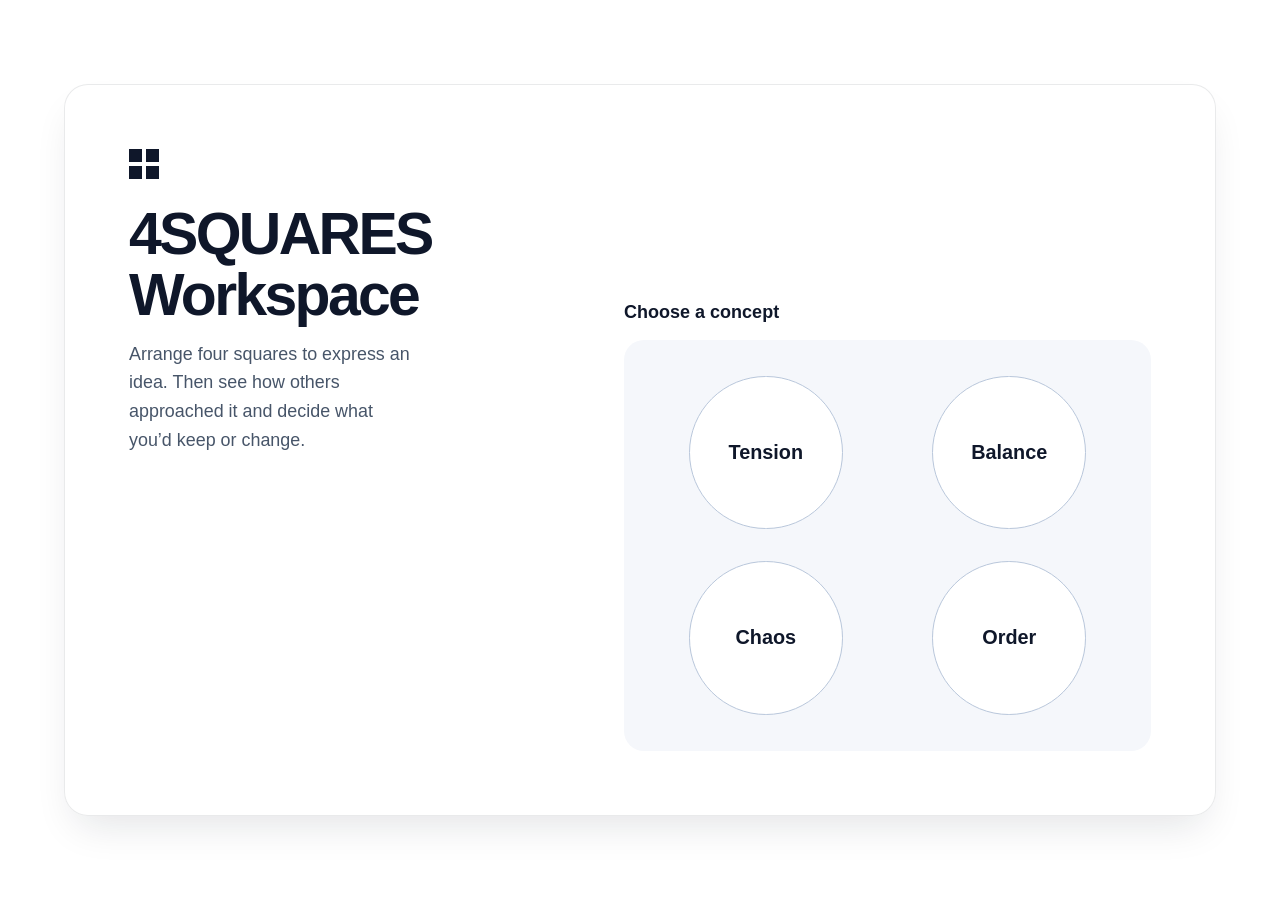
==== commit 94c249a0: "Unify workspace surfaces with a restrained glass design system" ====
--- a/index.html
+++ b/index.html
@@ -5,13 +5,13 @@
   <meta charset="UTF-8" />
   <meta name="viewport" content="width=device-width, initial-scale=1.0" />
   <title>4SQUARES Workspace</title>
-  <link rel="stylesheet" href="./assets/workspace.css">
+  <link rel="stylesheet" href="./assets/workspace.css?v=4afd0a0d3d">
 </head>
 <body data-flow="classic">
 
   <!-- SCREEN 0: ENTRY GATE -->
   <main id="entryGate" class="entry-gate">
-    <section class="gate-dialog" aria-labelledby="gateHeading">
+    <section class="gate-dialog glass-modal" aria-labelledby="gateHeading">
       <header class="gate-header">
         <div class="mark-4squares" aria-hidden="true">
           <span></span><span></span><span></span><span></span>
@@ -172,13 +172,6 @@
               <button type="button" data-click="rotate-active-square-2" aria-label="Rotate clockwise 15 degrees">+15°</button>
               <button type="button" data-click="reset-active-tilt">0°</button>
             </div>
-            <div id="squareSizeControls" class="square-size-controls" role="group" aria-labelledby="squareSizeLabel" hidden>
-              <span id="squareSizeLabel">Square size</span>
-              <button type="button" id="shrinkSquare" class="btn" data-click="resize-active-square" aria-label="Make selected square smaller">−</button>
-              <output id="squareSizeReadout" aria-label="Side length as a percentage of the board"></output>
-              <button type="button" id="growSquare" class="btn" data-click="resize-active-square-2" aria-label="Make selected square larger">+</button>
-              <span class="corner-hint">Drag any corner to resize.</span>
-            </div>
 
           </div>
 
@@ -233,7 +226,7 @@
       </section>
 
       <!-- RIGHT COLUMN: CLEAN STEP-BY-STEP PANEL (NO DUPLICATE MODE SWITCHER) -->
-      <aside id="contextPanel" class="context-panel" aria-live="polite">
+      <aside id="contextPanel" class="context-panel glass-card" aria-live="polite">
 
         <!-- STEP 1 PANEL -->
         <section id="onlineCreatePanel" class="panel-group" hidden>
@@ -370,6 +363,6 @@
     </details>
   </div>
 
-  <script type="module" src="./assets/workspace.js"></script>
+  <script type="module" src="./assets/workspace.js?v=4afd0a0d3d"></script>
 </body>
 </html>
--- a/assets/workspace.css
+++ b/assets/workspace.css
@@ -1,5 +1,13 @@
 :root {
       --bg: #ffffff;
+      --workspace-bg: #f6f7f9;
+      --glass-floating-bg: rgb(255 255 255 / 72%);
+      --glass-modal-bg: rgb(255 255 255 / 88%);
+      --glass-card-bg: rgb(255 255 255 / 78%);
+      --glass-border: rgb(15 23 42 / 9%);
+      --glass-shadow: 0 4px 24px -1px rgb(15 23 42 / 5%), 0 1px 2px rgb(15 23 42 / 3%), inset 0 1px 0 rgb(255 255 255 / 80%);
+      --glass-modal-shadow: 0 20px 40px -12px rgb(15 23 42 / 12%);
+      --glass-radius: 14px;
       --surface-muted: #f8fafc;
       --border: #cbd5e1;
       --border-strong: #0f172a;
@@ -28,7 +36,11 @@
 
     body {
       font-family: -apple-system, BlinkMacSystemFont, "Segoe UI", Inter, Roboto, sans-serif;
-      background: var(--bg);
+      background: radial-gradient(ellipse at 10% 10%, rgb(99 102 241 / 5%), transparent 55%),
+        radial-gradient(ellipse at 90% 25%, rgb(14 165 233 / 4%), transparent 52%),
+        radial-gradient(ellipse at 60% 90%, rgb(244 63 94 / 3%), transparent 48%),
+        var(--workspace-bg);
+      background-attachment: fixed;
       color: var(--text);
       line-height: 1.5;
       min-height: 100vh;
@@ -780,16 +792,6 @@
     }
     .context-panel.summary-only { grid-column: 1 / -1; width: min(100%, 50rem); justify-self: center; }
     .board-surface { position: relative; }
-    .square-size-controls {
-      display: flex;
-      align-items: center;
-      flex-wrap: wrap;
-      gap: 8px;
-      margin-top: 12px;
-    }
-    .square-size-controls .btn { min-width: 44px; min-height: 44px; padding: 4px 12px; font-size: 1.15rem; }
-    .square-size-controls [aria-disabled="true"] { opacity: .5; cursor: default; }
-    .square-size-controls output { min-width: 5rem; text-align: center; }
     .workspace-top-row .header-group { gap: 8px; }
     .workspace-concept { display: flex; align-items: baseline; gap: 6px; }
     .workspace-concept-label { font-size: .875rem; color: var(--text-muted); }
@@ -804,7 +806,7 @@
     #board.is-editable { touch-action: none; }
     #board.is-editable .square-node { touch-action: none; -webkit-touch-callout: none; }
     .square-resize-handle { display: none; }
-    @media (any-pointer: fine) {
+    @media (any-pointer: fine), (min-width: 600px) and (any-pointer: coarse) {
       #board.is-editable .square-node[aria-pressed="true"] { z-index: 1; }
       #board.is-editable .square-node[aria-pressed="true"] .square-resize-handle {
         display: grid;
@@ -826,11 +828,6 @@
         border-radius: 1px;
       }
     }
-    .square-size-controls .corner-hint {
-      font-size: .8rem;
-      color: var(--text-muted);
-    }
-    @media (pointer: coarse) { .corner-hint { display: none; } }
     @media (pointer: coarse) and (min-width: 768px) {
       .board-surface:has(.is-editable) .touch-hint { display: block; margin-bottom: 8px; font-size: .875rem; }
     }
@@ -1115,3 +1112,223 @@
 }
 
 #reflectionHelp ul { padding-inline-start: 1.25rem; }
+
+.canvas-edit-controls { display: grid; gap: 8px; margin-top: 8px; }
+.canvas-edit-actions { display: flex; align-items: center; flex-wrap: wrap; gap: 6px; }
+.canvas-edit-actions .btn { min-height: 44px; min-width: 44px; }
+.canvas-edit-controls [aria-disabled="true"] { opacity: .45; cursor: default; }
+.square-edit-controls {
+  display: grid;
+  align-items: center;
+  min-height: 54px;
+  padding: 4px 12px;
+  border: 1px solid #e5e7eb;
+  border-radius: 12px;
+}
+#squareEditHint { margin: 0; text-align: center; color: var(--text-muted); font-size: .875rem; }
+#squareEditFields {
+  display: grid;
+  grid-template-columns: auto 1px auto minmax(36px, 1fr) 4ch 44px 1px auto minmax(36px, 1fr) 4ch;
+  gap: 6px;
+  align-items: center;
+  font-size: .875rem;
+}
+#squareEditFields::before, #squareEditFields::after { content: ""; height: 20px; background: #e5e7eb; }
+#squareEditFields::before { grid-area: 1 / 2; }
+#squareEditFields::after { grid-area: 1 / 7; }
+#squareEditLabel { grid-area: 1 / 1; width: 34px; padding: 4px 0; text-align: center; border-radius: 999px; background: var(--text); color: var(--bg); }
+.angle-label { grid-area: 1 / 3; }
+.angle-range { grid-area: 1 / 4; }
+#tiltReadout { grid-area: 1 / 5; }
+.angle-reset { grid-area: 1 / 6; min-width: 44px; min-height: 44px; padding: 0; border-color: transparent; font-size: 1.125rem; }
+.scale-label { grid-area: 1 / 8; }
+.scale-range { grid-area: 1 / 9; }
+#squareSizeReadout { grid-area: 1 / 10; }
+#squareEditFields output { text-align: end; font-variant-numeric: tabular-nums; }
+.square-range {
+  appearance: none;
+  width: 100%;
+  min-width: 0;
+  height: 44px;
+  margin: 0;
+  background: transparent;
+  cursor: pointer;
+  --tick: 50%;
+  --track: linear-gradient(#7b8797, #7b8797) var(--tick) center / 1px 6px no-repeat #e5e7eb;
+}
+.square-range::-webkit-slider-runnable-track { height: 6px; border-radius: 4px; background: var(--track); }
+.square-range::-moz-range-track { height: 6px; border-radius: 4px; background: var(--track); }
+.square-range::-webkit-slider-thumb { appearance: none; width: 18px; height: 18px; margin-top: -6px; border: 1px solid #64748b; border-radius: 50%; background: white; }
+.square-range::-moz-range-thumb { width: 16px; height: 16px; border: 1px solid #64748b; border-radius: 50%; background: white; }
+.square-range:focus-visible { outline: 2px solid #1746aa; outline-offset: 2px; border-radius: 6px; }
+@media (max-width: 767px) {
+  .square-edit-controls { min-height: 146px; }
+  #squareEditFields { grid-template-columns: 42px minmax(140px, 1fr) 44px; gap: 2px 6px; }
+  #squareEditFields::before, #squareEditFields::after { display: none; }
+  #squareEditLabel { grid-area: 1 / 1; }
+  #tiltReadout { grid-area: 1 / 2; text-align: start; }
+  #squareSizeReadout { grid-area: 1 / 3; }
+  .angle-label { grid-area: 2 / 1; }
+  .angle-range { grid-area: 2 / 2; }
+  .angle-reset { grid-area: 2 / 3; }
+  .scale-label { grid-area: 3 / 1; }
+  .scale-range { grid-area: 3 / 2 / 4 / 4; }
+}
+[data-flow="p3"] #board .square-node:focus-visible {
+  outline: 3px solid #fff;
+  outline-offset: 0;
+  box-shadow: inset 0 0 0 2px #fff, 0 0 0 5px #1746aa;
+  z-index: 2;
+}
+.discard-draft-secondary { background: transparent; border-color: transparent; color: var(--text-muted); }
+@media (min-width: 600px) and (any-pointer: coarse) {
+  [data-flow="p3"] #board.is-editable .square-node[aria-pressed="true"] .square-resize-handle {
+    width: min(36px, 38%);
+    height: min(36px, 38%);
+  }
+}
+@media (min-width: 600px) and (pointer: coarse) and (any-hover: none) {
+  [data-flow="classic"] #board.is-editable .square-node .square-resize-handle { display: none; }
+}
+
+[data-flow="p3"] .reflection-reference-grid {
+  display: grid;
+  grid-template-columns: repeat(auto-fit, minmax(min(100%, 110px), 1fr));
+  gap: 12px;
+  align-items: start;
+}
+[data-flow="p3"] :is(#journeyBaseline, #journeyFinal) .canvas-frame { max-width: 180px; }
+[data-flow="p3"] .reflection-reference-grid .canvas-frame { width: 100%; }
+[data-flow="p3"] .is-skipped { opacity: .72; }
+[data-flow="p3"] #localSaveStatus { margin: 0; }
+[data-flow="p3"] #mobileStepList { display: grid; gap: 4px; }
+[data-flow="p3"] #mobileStepList .btn { width: 100%; text-align: start; min-height: 44px; }
+.reset-danger { color: #981c22; }
+#resetDialog { width: min(92vw, 500px); padding: 24px; border: 1px solid var(--border); border-radius: 12px; }
+#resetDialog::backdrop { background: rgb(0 0 0 / 45%); }
+[data-flow="p3"] .session-actions { display: block; }
+
+.p3-header {
+  display: grid;
+  grid-template-columns: minmax(0,1fr) auto minmax(0,1fr);
+  grid-template-areas: "concept steps save";
+  gap: 8px 12px;
+  padding: 10px clamp(12px, 2vw, 28px) 18px;
+  border: 0;
+}
+.p3-header .workspace-top-row { grid-area: concept; justify-content: start; flex-wrap: nowrap; gap: 6px; }
+.p3-header .workspace-concept { margin: 0; align-items: center; }
+.p3-header .workspace-concept-label { font-size: .75rem; }
+.concept-chip {
+  display: inline-flex;
+  align-items: center;
+  gap: 5px;
+  padding: 4px 8px;
+  border: 1px solid var(--chip-border,#e2e8f0);
+  border-radius: 999px;
+  background: var(--chip-bg,#f8fafc);
+  color: var(--chip-ink,#334155);
+  font-size: .75rem;
+}
+.concept-chip[data-concept="Balance"] { --chip-bg:#eef2ff; --chip-ink:#4338ca; --chip-border:#dce2ff; }
+.concept-chip[data-concept="Tension"] { --chip-bg:#fffbeb; --chip-ink:#92400e; --chip-border:#fde8ae; }
+.concept-chip[data-concept="Chaos"] { --chip-bg:#fff1f2; --chip-ink:#9f1239; --chip-border:#fecdd3; }
+.concept-chip[data-concept="Order"] { --chip-bg:#ecfdf5; --chip-ink:#065f46; --chip-border:#bbf7d0; }
+.p3-header .workspace-actions { gap: 3px; }
+.p3-header .workspace-actions::before { content:""; width: 1px; height: 18px; background: #e2e8f0; }
+.p3-header .workspace-tutorial { display: inline-flex; align-items: center; gap: 4px; font-size: .75rem; padding-inline: 5px; }
+.p3-header .progress-pill, .p3-header .compact-progress {
+  grid-area: steps;
+  justify-self: center;
+  min-width: 0;
+  max-width: 100%;
+  border: 1px solid rgb(15 23 42 / 9%);
+  background: rgb(255 255 255 / 85%);
+  box-shadow: 0 2px 6px rgb(15 23 42 / 5%);
+  backdrop-filter: blur(12px);
+  border-radius: 999px;
+}
+.p3-header .progress-pill .step-list { flex-wrap: nowrap; margin: 0; padding: 4px; gap: 3px; }
+.p3-header .step-item { border-radius: 999px; white-space: nowrap; padding: 6px 9px; transition: color .2s, background-color .2s; }
+.p3-header #stepNav3 { border: 1px dashed #aab5c4; padding-block: 5px; }
+.p3-header #localSaveStatus {
+  grid-area: save;
+  justify-self: end;
+  text-align: end;
+  font-size: .75rem;
+  color: #536174;
+}
+.save-indicator::before { content:""; display: inline-block; width: 6px; height: 6px; margin-inline-end: 6px; border-radius: 50%; background: #94a3b8; vertical-align: .1em; }
+.save-indicator[data-state="saved"]::before { background: #059669; }
+.save-indicator[data-state="error"] { color: #9f1239; }
+.save-indicator[data-state="error"]::before { background: #be123c; }
+@media (max-width:1023px) {
+  .p3-header { grid-template-columns: minmax(0,1fr) auto; grid-template-areas: "concept save" "steps steps"; }
+}
+@media (max-width:767px) {
+  .p3-header .workspace-concept-label { display: none; }
+  .p3-header .compact-progress { width: min(100%, 340px); border-radius: 24px; }
+  .p3-header #mobileStepList { padding: 0 6px 6px; }
+}
+@media (prefers-reduced-motion:reduce) {
+  .p3-header .step-item { transition: none; }
+}
+
+/* Glass surrounds the composition. Artwork retains an opaque ground. */
+.glass-card {
+  background: var(--glass-card-bg);
+  border: 1px solid var(--glass-border);
+  border-radius: var(--glass-radius);
+  box-shadow: var(--glass-shadow);
+}
+.glass-floating,
+.p3-header .progress-pill.glass-floating,
+.p3-header .compact-progress.glass-floating {
+  background: #fcfdff;
+  border: 1px solid var(--glass-border);
+  box-shadow: var(--glass-shadow);
+}
+.glass-modal,
+#resetDialog.glass-modal {
+  background: #fcfdff;
+  border: 1px solid var(--glass-border);
+  box-shadow: var(--glass-modal-shadow);
+}
+@supports ((backdrop-filter: blur(1px)) or (-webkit-backdrop-filter: blur(1px))) {
+  .glass-floating,
+  .p3-header .progress-pill.glass-floating,
+  .p3-header .compact-progress.glass-floating {
+    background: var(--glass-floating-bg);
+    -webkit-backdrop-filter: blur(16px) saturate(180%);
+    backdrop-filter: blur(16px) saturate(180%);
+  }
+  .glass-modal,
+  #resetDialog.glass-modal {
+    background: var(--glass-modal-bg);
+    -webkit-backdrop-filter: blur(24px) saturate(180%);
+    backdrop-filter: blur(24px) saturate(180%);
+  }
+}
+#board { background-color: #fff; }
+#tiltControl.glass-floating { border-radius: var(--glass-radius); }
+.clothesline-card.glass-card { padding: 8px; }
+.compare-item.glass-card.is-selected { border-color: var(--accent); }
+@media (max-width: 767px) {
+  body { background-attachment: scroll; }
+  .p3-header .compact-progress.glass-floating { width: min(100%, 540px); border-radius: 999px; }
+  .p3-header #mobileStepList {
+    display: flex;
+    margin: 0;
+    padding: 4px;
+    gap: 3px;
+    scroll-snap-type: x proximity;
+    scrollbar-width: none;
+  }
+  .p3-header #mobileStepList::-webkit-scrollbar { display: none; }
+  .p3-header #mobileStepList > li { scroll-snap-align: center; }
+  .p3-header #mobileStepList .btn { border-radius: 999px; }
+  .p3-header #mobileStepList [data-step="3"] { border: 1px dashed var(--border); }
+}
+
+.glass-card.clothesline-card::before { background: #858da0; }
+.sample-grid .glass-card.clothesline-card::after { border-color: #b5bdca; }
